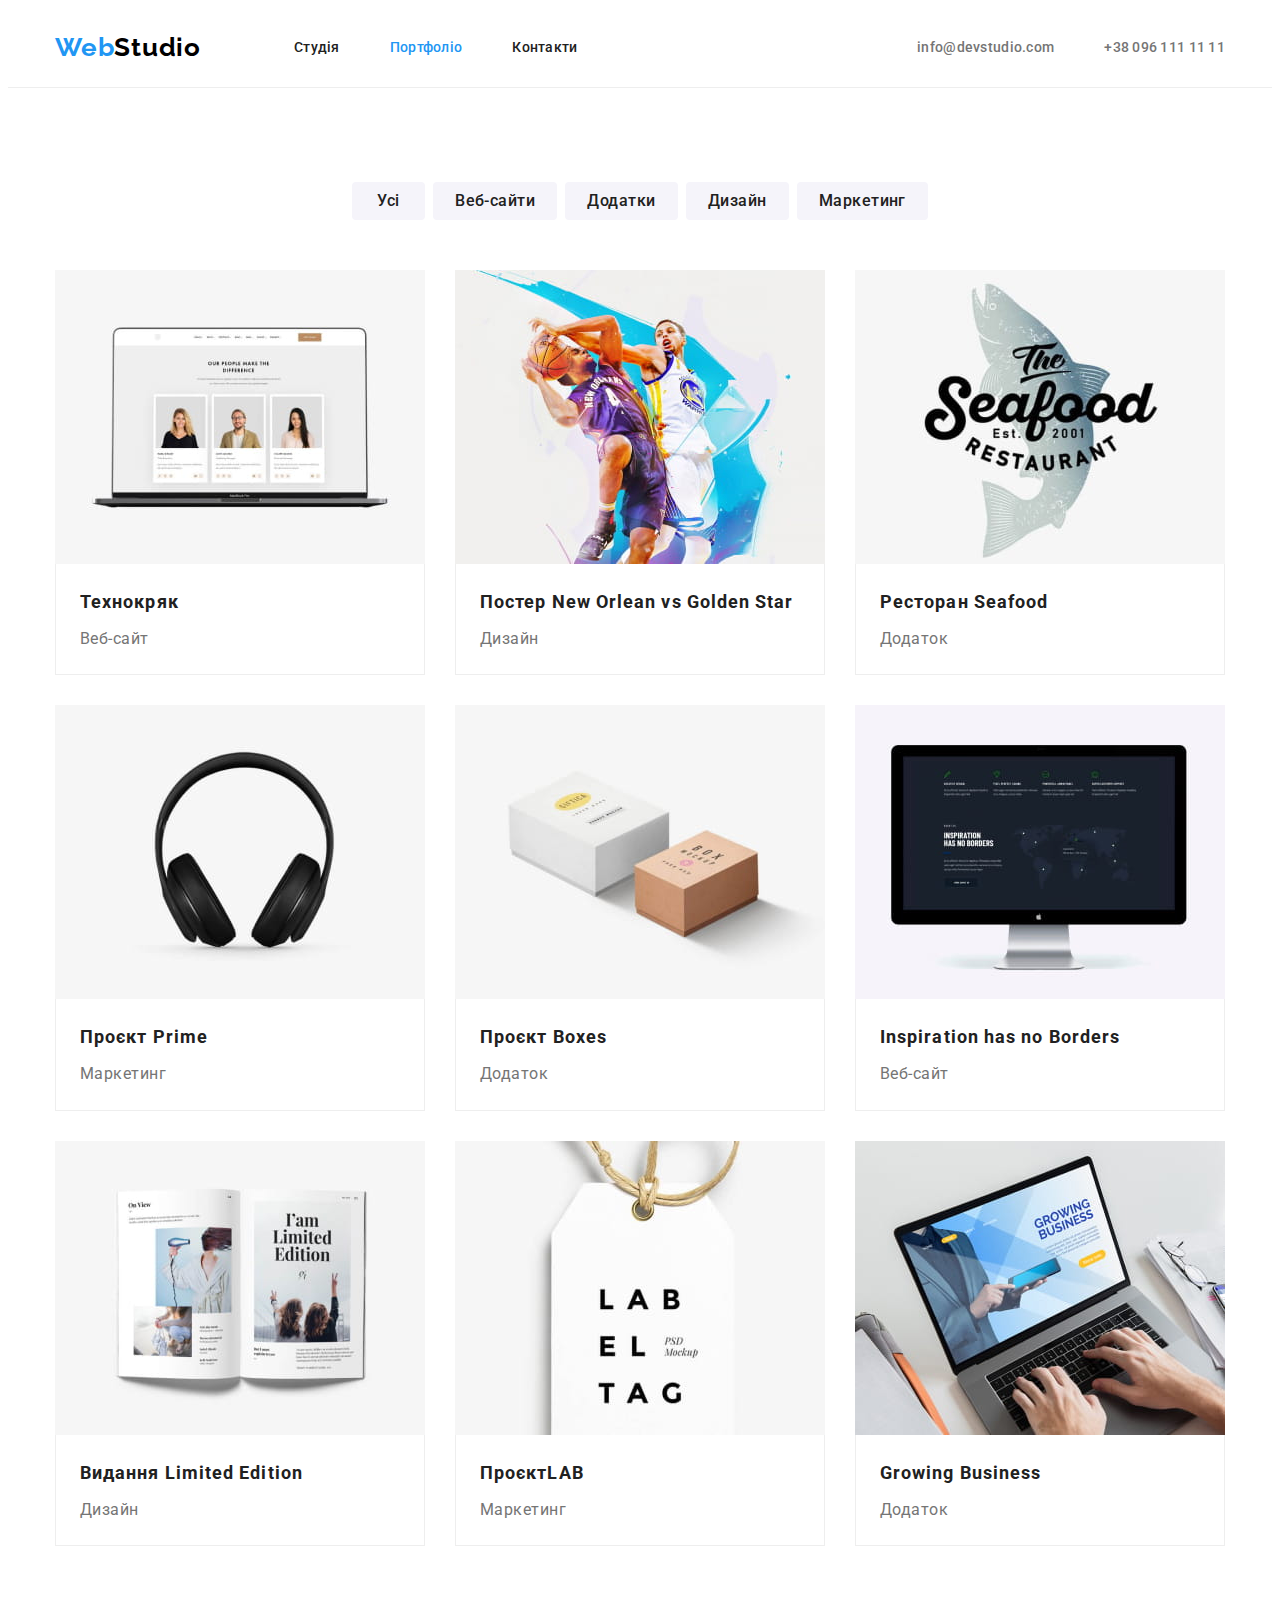
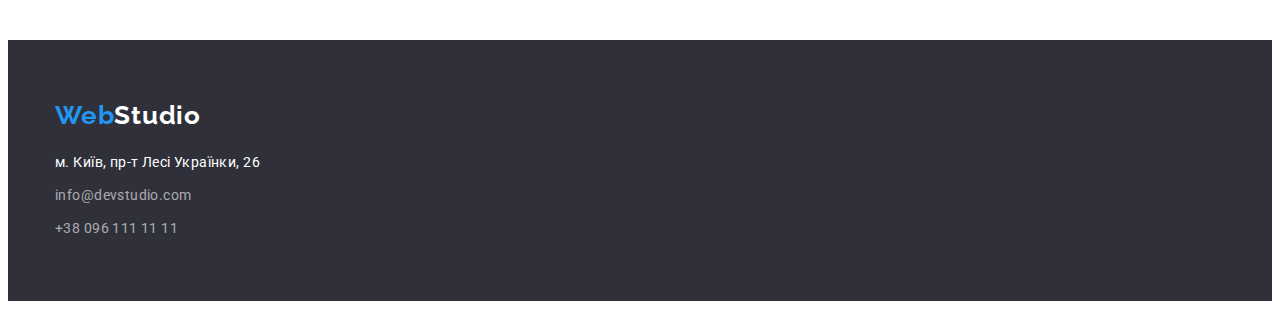
==== portfolio.html @ 868993a0 "hw-4" ====
<!DOCTYPE html>
<html lang="uk">
  <head>
    <meta charset="UTF-8" />
    <meta http-equiv="X-UA-Compatible" content="IE=edge" />
    <meta name="viewport" content="width=device-width, initial-scale=1.0" />
    <title>Document</title>
    <link rel="preconnect" href="https://fonts.googleapis.com" />
    <link rel="preconnect" href="https://fonts.gstatic.com" crossorigin />
    <link
      href="https://fonts.googleapis.com/css2?family=Raleway:wght@700&family=Roboto:wght@400;500;700;900&display=swap"
      rel="stylesheet"
    />
    <link
      rel="stylesheet"
      href="https://cdnjs.cloudflare.com/ajax/libs/modern-normalize/1.1.0/modern-normalize.min.css"
      integrity="sha512-wpPYUAdjBVSE4KJnH1VR1HeZfpl1ub8YT/NKx4PuQ5NmX2tKuGu6U/JRp5y+Y8XG2tV+wKQpNHVUX03MfMFn9Q=="
      crossorigin="anonymous"
      referrerpolicy="no-referrer"
    />
    <link rel="stylesheet" href="./css/styles.css" />
  </head>
  <body>
    <header class="page-header">
      <div class="container">
          <nav class="main-nav">
            <a href="./index.html" class="logo"><span class="accent">Web</span>Studio</a>
            <ul class="site-nav">
              <li><a href="./index.html" class="link">Студія</a></li>
              <li><a href="./portfolio.html" class="link current">Портфоліо</a></li>
              <li><a href="" class="link">Контакти</a></li>
            </ul>
            <ul class="auth-nav">
              <li><a href="mailto:info@devstudio.com" class="auth">info@devstudio.com</a></li>
              <li><a href="tel:+380961111111" class="auth">+38 096 111 11 11</a></li>
            </ul>
          </nav>
      </div>
    </header>
    <main>
        <section class="section-portfolio">
          <div class="container">
            <h1 hidden>Портфоліо</h1>
            <ul class="button-portfolio">
              <li><button type="button" class="buttons">Усі</button></li>
              <li><button type="button" class="buttons">Веб-сайти</button></li>
              <li><button type="button" class="buttons">Додатки</button></li>
              <li><button type="button" class="buttons">Дизайн</button></li>
              <li><button type="button" class="buttons">Маркетинг</button></li>
            </ul>
          </div>
          <div class="container">
            <ul class="project-galery">
              <li>
                <img src="./images/img8.jpg" alt="" width="370" height="294" />
                <div class="project-border">
                <h2 class="projects">Технокряк</h2>
                <p class="project-type">Веб-сайт</p>
                </div>
              </li>
              <li>
                <img src="./images/img9.jpg" alt="" width="370" height="294" />
                <div class="project-border">
                <h2 class="projects">Постер <span lang="en">New Orlean vs Golden Star</span></h2>
                <p class="project-type">Дизайн</p>
                </div>
              </li>
              <li>
                <img src="./images/img10.jpg" alt="" width="370" height="294" />
                <div class="project-border">
                <h2 class="projects">Ресторан <span lang="en">Seafood</span></h2>
                <p class="project-type">Додаток</p>
                </div>
              </li>
              <li>
                <img src="./images/img11.jpg" alt="" width="370" height="294" />
                <div class="project-border">
                <h2 class="projects">Проєкт <span lang="en">Prime</span></h2>
                <p class="project-type">Маркетинг</p>
                </div>
              </li>
              <li>
                <img src="./images/img12.jpg" alt="" width="370" height="294" />
                <div class="project-border">
                <h2 class="projects">Проєкт <span lang="en">Boxes</span></h2>
                <p class="project-type">Додаток</p>
                </div>
              </li>
              <li>
                <img src="./images/img13.jpg" alt="" width="370" height="294" />
                <div class="project-border">
                <h2 lang="en" class="projects">Inspiration has no Borders</h2>
                <p class="project-type">Веб-сайт</p>
                </div>
              </li>
              <li>
                <img src="./images/img14.jpg" alt="" width="370" height="294" />
                <div class="project-border">
                <h2 class="projects">Видання <span lang="en">Limited Edition</span></h2>
                <p class="project-type">Дизайн</p>
                </div>
              </li>
              <li>
                <img src="./images/img15.jpg" alt="" width="370" height="294" />
                <div class="project-border">
                <h2 class="projects">Проєкт<span lang="en">LAB</span></h2>
                <p class="project-type">Маркетинг</p>
                </div>
              </li>
              <li>
                <img src="./images/img16.jpg" alt="" width="370" height="294" />
                <div class="project-border">
                <h2 lang="en" class="projects">Growing Business</h2>
                <p class="project-type">Додаток</p>
                </div>
              </li>
            </ul>
          </div>
        </section>
    </main>
    <footer>
      <div class="container last">
        <a href="./index.html" class="logo-footer"><span class="accent">Web</span>Studio</a>
        <address>
          <ul class="address-list">
            <li><a href="">м. Київ, пр-т Лесі Українки, 26</a></li>
            <li><a href="mailto:info@devstudio.com" class="address-link">info@devstudio.com</a></li>
            <li><a href="tel:+380961111111" class="address-link">+38 096 111 11 11</a></li>
          </ul>
        </address>
      </div>
    </footer>
  </body>
</html>
---- css/styles.css ----
body {
  font-family: 'Roboto', sans-serif;
  color: var(--main-text-color);
}
ul {
  list-style: none;
}
:root {
  --accent-color: rgba(33, 150, 243, 1);
  --main-dark-color: rgba(33, 33, 33, 1);
  --main-text-color: rgba(117, 117, 117, 1);
  --title-text-color: rgba(255, 255, 255, 1);
  --bgc-dark: rgba(47, 48, 58, 1);
  --button-color: rgba(33, 150, 243, 1);
  --portfolio-buttons-color: rgba(245, 244, 250, 1);
  --border-color: rgba(238, 238, 238, 1);
}

*,
*::before,
*::after {
  box-sizing: border-box;
}

h1,
h2,
h3,
h4,
h5,
h6,
p {
  margin: 0;
}

ul {
  list-style: none;
  padding: 0px;
  margin: 0px;
}

.container {
  width: 1200px;
  padding-left: 15px;
  padding-right: 15px;
  margin: 0 auto;
}

img {
  display: block;
}

.first-bgc {
  background-color: var(--bgc-dark);
  /* padding-top: 200px;
  padding-bottom: 200px; */
}

.fourth-bgc {
  background-color: var(--portfolio-buttons-color);
}

/* Header */

.page-header {
  border-bottom: 1px solid var(--border-color);
}

.logo {
  text-decoration: none;
  font-family: 'Raleway', sans-serif;
  font-weight: 700;
  font-size: 26px;
  line-height: 1.2;
  letter-spacing: 0.03em;
  color: rgba(0, 0, 0, 1);
}

.logo {
  margin-right: 93px;
}

.accent {
  color: var(--accent-color);
}

.site-nav {
  display: flex;
  gap: 50px;
}

.site-nav .link {
  text-decoration: none;
  font-weight: 500;
  font-size: 14px;
  line-height: 1.1;
  letter-spacing: 0.02em;
  color: var(--main-dark-color);
}

.site-nav .link:hover,
.site-nav .link:focus {
  color: var(--accent-color);
}

.site-nav .link.current {
  color: var(--accent-color);
}

.site-nav a {
  display: block;
  padding-top: 32px;
  padding-bottom: 32px;
}

.auth-nav .auth:hover,
.auth-nav .auth:focus {
  color: var(--accent-color);
}

.auth-nav {
  display: flex;
  gap: 50px;
  margin-left: auto;
}

.auth-nav a {
  display: block;
  padding-top: 32px;
  padding-bottom: 32px;
}

.auth {
  text-decoration: none;
  font-weight: 500;
  font-size: 14px;
  line-height: 1.1;
  letter-spacing: 0.02em;
  color: var(--main-text-color);
}

.main-nav {
  display: flex;
  align-items: center;
}

/* Index main content */

.overlay {
  padding-top: 200px;
  padding-bottom: 200px;
  max-width: 1600px;
  min-height: 600px;
  margin-left: auto;
  margin-right: auto;
  background-image: linear-gradient(to right,
   rgba(47, 48, 58, 0.4), rgba(47, 48, 58, 0.4)),
    url(../images/header-img.jpg);
  background-repeat: no-repeat;
  background-size: contain;
  /* background-color: var(--bgc-dark); */
  
}

.main-text {
  text-align: center;
}

.main-title {
  font-family: inherit;
  font-weight: 900;
  font-size: 44px;
  line-height: 1.4;
  letter-spacing: 0.06em;
  text-transform: uppercase;
  color: var(--title-text-color);
}

.main-title {
  margin-bottom: 30px;
}

.button {
  display: inline-block;
  border-radius: 4px;
  padding: 10px 32px;
  font-family: inherit;
  font-weight: 700;
  letter-spacing: 0.06em;
  font-size: 16px;
  line-height: 1.9;
  color: var(--title-text-color);
  background-color: var(--button-color);
}
.button {
  cursor: pointer;
  border: none;
}

.list-benefits {
  font-weight: 700;
  font-size: 14px;
  line-height: 1.1;
  letter-spacing: 0.03em;
  text-transform: uppercase;
  color: var(--main-dark-color);
}

.benefits-description {
  font-size: 14px;
  line-height: 1.7;
  color: var(--main-text-color);
}

.list h3 {
  margin-bottom: 10px;
}

.list {
  display: flex;
  gap: 30px;
}

/* .list-item::before {
  display: block;
  content: "";
  background-size: contain;
  background-position: center;
  background-repeat: no-repeat;
  background-color: rgba(245, 244, 250, 1);
  border-radius: 4px;
  margin-bottom: 30px;
  background-image: url(../images/antenna\ 1.svg);
  outline: 1px solid red;
  height: 120px;

} */

.section:not(:first-child) {
  padding-bottom: 94px;
}

.section:nth-child(2) {
  padding-top: 94px;
}

.section:nth-child(4) {
  padding-top: 94px;
}

.work-images {
  display: flex;
  gap: 30px;
}

.title {
  font-weight: 700;
  font-size: 36px;
  line-height: 1.2;
  text-align: center;
  letter-spacing: 0.03em;
  color: var(--main-dark-color);
}

.title {
  margin-bottom: 50px;
}

.name {
  font-weight: 500;
  font-size: 16px;
  line-height: 1.2;
  letter-spacing: 0.03em;
  color: var(--main-dark-color);
}

.name {
  text-align: center;
  margin-top: 30px;
  margin-bottom: 10px;
}

.position {
  font-size: 16px;
  line-height: 1.2;
  letter-spacing: 0.03em;
  color: var(--main-text-color);
  text-align: center;
  margin-bottom: 30px;
}

.cards {
  display: flex;
  gap: 30px;

}

.cards .card-item {
  background-color: var(--title-text-color);
  border-radius: 4px;
  padding-bottom: 30px;
}

.social-list {
  display: flex;
  gap: 10px;
  justify-content: center;
  margin-top: 16px;
}

.social-link {
  display: flex;
  align-items: center;
  justify-content: center;
  width: 44px;
  height: 44px;
  border-radius: 50%;
  
}

.social-icon {
  fill: rgba(175, 177, 184, 1);
}

.social-link:hover {
  background-color: var(--accent-color);
}

.social-link:hover .social-icon {
  fill: var(--title-text-color);
}



/* Footer */
footer {
  background-color: var(--bgc-dark);
}

.logo-footer {
  text-decoration: none;
  font-family: 'Raleway', sans-serif;
  font-weight: 700;
  font-size: 26px;
  line-height: 1.2;
  letter-spacing: 0.03em;
  color: var(--title-text-color);
}

.logo-footer {
  display: block;
  margin-bottom: 20px;
}

.address-list a {
  text-decoration: none;
  font-family: inherit;
  font-style: normal;
  font-weight: 400;
  font-size: 14px;
  line-height: 1.7;
  letter-spacing: 0.03em;
  color: var(--title-text-color);
}

.address-list :not(:last-child) {
  display: block;
  margin-bottom: 9px;
}

.address-list .address-link {
  text-decoration: none;
  font-family: inherit;
  font-size: 14px;
  line-height: 1.7;
  letter-spacing: 0.03em;
  color: rgba(255, 255, 255, 0.6);
}

.last {
  padding-bottom: 60px;
  padding-top: 60px;
}

/* Portfolio */

.bgc-portfolio {
  background-color: var(--title-text-color);
}

.buttons:hover,
.buttons:focus {
  color: var(--title-text-color);
  background-color: var(--accent-color);
}

.buttons {
  font-family: 'Roboto', sans-serif;
  font-style: normal;
  font-weight: 500;
  font-size: 16px;
  line-height: 1.6;
  text-align: center;
  letter-spacing: 0.03em;
  color: var(--main-dark-color);
  background-color: var(--portfolio-buttons-color);
}

.buttons {
  cursor: pointer;
}

.buttons {
  display: inline-block;
  padding: 6px 22px;
  border-radius: 4px;
  min-width: 73px;
  border: none;
}

.button-portfolio {
  display: flex;
  gap: 8px;
  justify-content: center;
  margin-bottom: 50px;
}

.section-portfolio {
  padding-top: 94px;
  padding-bottom: 94px;
}

.projects {
  font-weight: 700;
  font-size: 18px;
  line-height: 2;
  letter-spacing: 0.06em;
  color: var(--main-dark-color);
}

.projects {
  margin-bottom: 4px;
}

.project-type {
  font-weight: 400;
  font-size: 16px;
  line-height: 1.9;
  letter-spacing: 0.03em;
  color: var(--main-text-color);
}

.project-galery {
  display: flex;
  flex-wrap: wrap;
  gap: 30px;
}

.project-border {
  padding-top: 20px;
  padding-bottom: 20px;
  padding-left: 24px;
  padding-right: 24px;
  border-bottom: 1px solid var(--border-color);
  border-left: 1px solid var(--border-color);
  border-right: 1px solid var(--border-color);
}
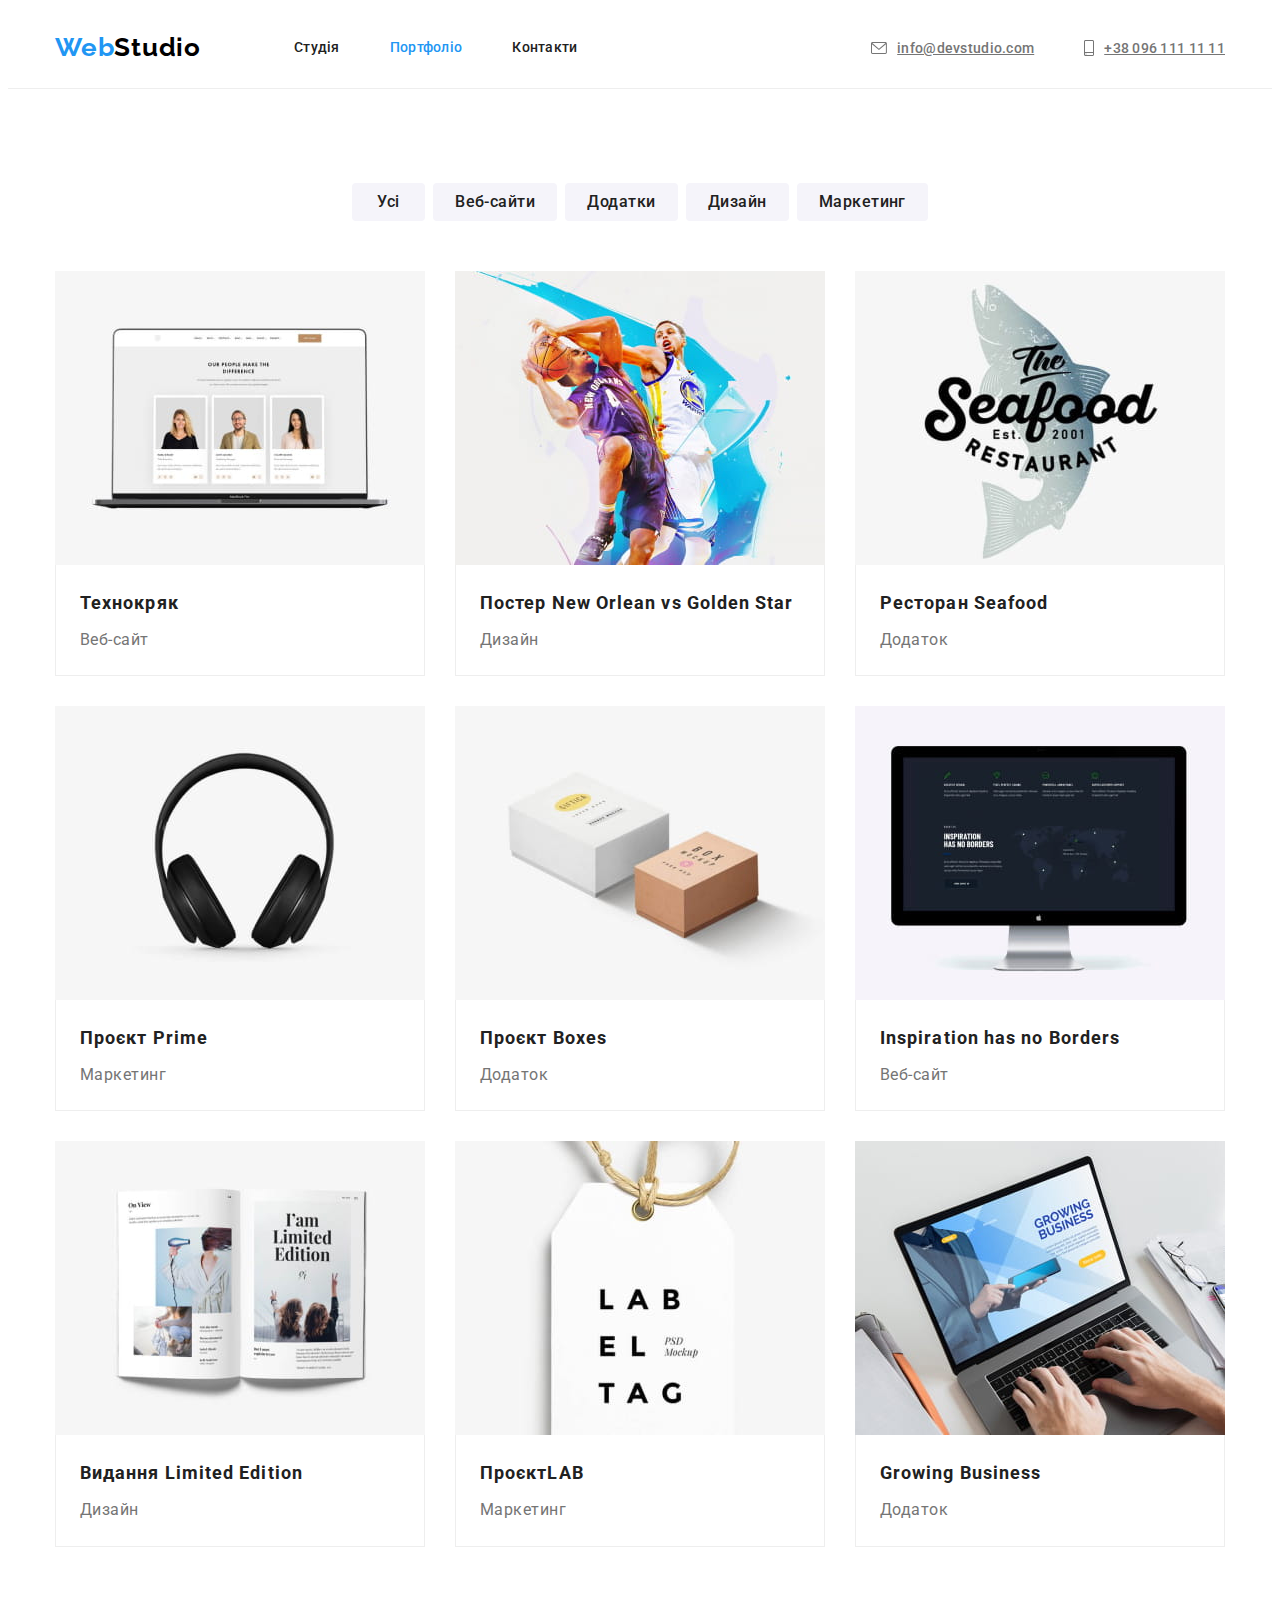
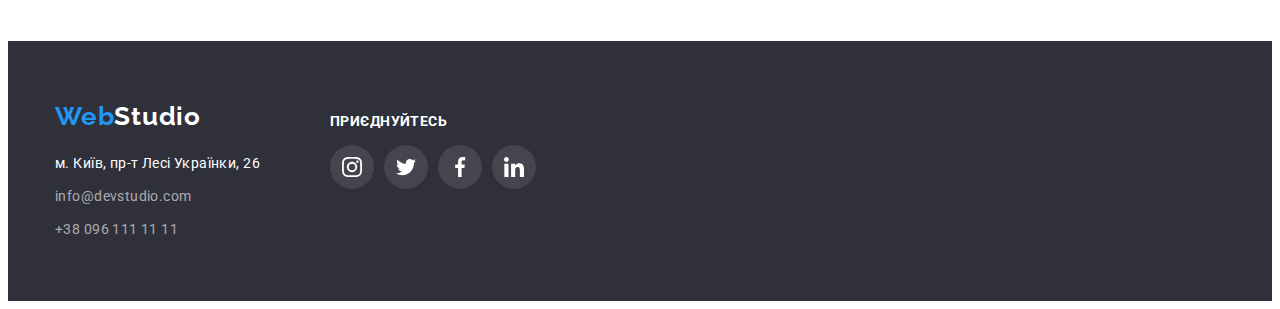
==== commit fe9ae10d: "hw-4" ====
--- a/portfolio.html
+++ b/portfolio.html
@@ -23,18 +23,26 @@
   <body>
     <header class="page-header">
       <div class="container">
-          <nav class="main-nav">
-            <a href="./index.html" class="logo"><span class="accent">Web</span>Studio</a>
-            <ul class="site-nav">
-              <li><a href="./index.html" class="link">Студія</a></li>
-              <li><a href="./portfolio.html" class="link current">Портфоліо</a></li>
-              <li><a href="" class="link">Контакти</a></li>
-            </ul>
-            <ul class="auth-nav">
-              <li><a href="mailto:info@devstudio.com" class="auth">info@devstudio.com</a></li>
-              <li><a href="tel:+380961111111" class="auth">+38 096 111 11 11</a></li>
-            </ul>
-          </nav>
+        <nav class="main-nav">
+          <a href="./index.html" class="logo"><span class="accent">Web</span>Studio</a>
+          <ul class="site-nav">
+            <li><a href="./index.html" class="link">Студія</a></li>
+            <li><a href="./portfolio.html" class="link current">Портфоліо</a></li>
+            <li><a href="" class="link">Контакти</a></li>
+          </ul>
+          <ul class="auth-nav">
+            <li class="auth-item">
+              <a href="mailto:info@devstudio.com" class="auth">
+                <svg class="icon-svg" width="16px" height="12px">
+                <use href="./images/icons.svg#envelope"></use>
+              </svg>info@devstudio.com</a></li> 
+            <li class="auth-item">
+              <a href="tel:+380961111111" class="auth">
+              <svg class="icon-svg" width="10px" height="16px">
+                <use href="./images/icons.svg#smartphone"></use>
+              </svg>+38 096 111 11 11</a></li>
+          </ul>
+        </nav>
       </div>
     </header>
     <main>
@@ -51,63 +59,63 @@
           </div>
           <div class="container">
             <ul class="project-galery">
-              <li>
+              <li class="project-list">
                 <img src="./images/img8.jpg" alt="" width="370" height="294" />
                 <div class="project-border">
                 <h2 class="projects">Технокряк</h2>
                 <p class="project-type">Веб-сайт</p>
                 </div>
               </li>
-              <li>
+              <li class="project-list">
                 <img src="./images/img9.jpg" alt="" width="370" height="294" />
                 <div class="project-border">
                 <h2 class="projects">Постер <span lang="en">New Orlean vs Golden Star</span></h2>
                 <p class="project-type">Дизайн</p>
                 </div>
               </li>
-              <li>
+              <li class="project-list">
                 <img src="./images/img10.jpg" alt="" width="370" height="294" />
                 <div class="project-border">
                 <h2 class="projects">Ресторан <span lang="en">Seafood</span></h2>
                 <p class="project-type">Додаток</p>
                 </div>
               </li>
-              <li>
+              <li class="project-list">
                 <img src="./images/img11.jpg" alt="" width="370" height="294" />
                 <div class="project-border">
                 <h2 class="projects">Проєкт <span lang="en">Prime</span></h2>
                 <p class="project-type">Маркетинг</p>
                 </div>
               </li>
-              <li>
+              <li class="project-list">
                 <img src="./images/img12.jpg" alt="" width="370" height="294" />
                 <div class="project-border">
                 <h2 class="projects">Проєкт <span lang="en">Boxes</span></h2>
                 <p class="project-type">Додаток</p>
                 </div>
               </li>
-              <li>
+              <li class="project-list">
                 <img src="./images/img13.jpg" alt="" width="370" height="294" />
                 <div class="project-border">
                 <h2 lang="en" class="projects">Inspiration has no Borders</h2>
                 <p class="project-type">Веб-сайт</p>
                 </div>
               </li>
-              <li>
+              <li class="project-list">
                 <img src="./images/img14.jpg" alt="" width="370" height="294" />
                 <div class="project-border">
                 <h2 class="projects">Видання <span lang="en">Limited Edition</span></h2>
                 <p class="project-type">Дизайн</p>
                 </div>
               </li>
-              <li>
+              <li class="project-list">
                 <img src="./images/img15.jpg" alt="" width="370" height="294" />
                 <div class="project-border">
                 <h2 class="projects">Проєкт<span lang="en">LAB</span></h2>
                 <p class="project-type">Маркетинг</p>
                 </div>
               </li>
-              <li>
+              <li class="project-list">
                 <img src="./images/img16.jpg" alt="" width="370" height="294" />
                 <div class="project-border">
                 <h2 lang="en" class="projects">Growing Business</h2>
@@ -119,7 +127,8 @@
         </section>
     </main>
     <footer>
-      <div class="container last">
+      <div class="container footer-container">
+      <div class="last">
         <a href="./index.html" class="logo-footer"><span class="accent">Web</span>Studio</a>
         <address>
           <ul class="address-list">
@@ -129,6 +138,61 @@
           </ul>
         </address>
       </div>
+      <div class="link-icon">
+        <h2 class="footer-title">приєднуйтесь</h2>
+        <ul class="social-list">
+          <li class="social-item">
+                  <a
+                    class="social-link"
+                    href="https://instagram.com"
+                    target="_blank"
+                    rel="noopener noreferrer"
+                    aria-label="instagram"
+                    ><svg class="social-icon white" width="20px" height="20px">
+                      <use href="./images/icons.svg#instagram"></use>
+                    </svg>
+                  </a>
+                </li>
+                <li class="social-item">
+                  <a
+                    class="social-link"
+                    href="https://instagram.com"
+                    target="_blank"
+                    rel="noopener noreferrer"
+                    aria-label="twitter"
+                    ><svg class="social-icon white" width="20px" height="20px">
+                      <use href="./images/icons.svg#twitter"></use>
+                    </svg>
+                  </a>
+                </li>
+                <li class="social-item">
+                  <a
+                    class="social-link"
+                    href="https://instagram.com"
+                    target="_blank"
+                    rel="noopener noreferrer"
+                    aria-label="facebook"
+                    ><svg class="social-icon white" width="20px" height="20px">
+                      <use href="./images/icons.svg#facebook"></use>
+                    </svg>
+                  </a>
+                </li>
+                <li class="social-item">
+                  <a
+                    class="social-link"
+                    href="https://instagram.com"
+                    target="_blank"
+                    rel="noopener noreferrer"
+                    aria-label="linkedin"
+                    ><svg class="social-icon white" width="20px" height="20px">
+                      <use href="./images/icons.svg#linkedin"></use>
+                    </svg>
+                  </a>
+                </li>
+
+        </ul>
+      </div>
+      </div>
     </footer>
   </body>
 </html>
--- a/css/styles.css
+++ b/css/styles.css
@@ -49,14 +49,14 @@
   display: block;
 }
 
-.first-bgc {
-  background-color: var(--bgc-dark);
-  /* padding-top: 200px;
-  padding-bottom: 200px; */
-}
 
 .fourth-bgc {
   background-color: var(--portfolio-buttons-color);
+   text-align: center;
+    max-width: 1600px;
+    margin-left: auto;
+    margin-right: auto;
+  
 }
 
 /* Header */
@@ -124,18 +124,39 @@
 }
 
 .auth-nav a {
-  display: block;
   padding-top: 32px;
   padding-bottom: 32px;
 }
 
 .auth {
-  text-decoration: none;
+  font-family: 'Roboto';
+  font-style: normal;
   font-weight: 500;
   font-size: 14px;
-  line-height: 1.1;
+  line-height: 16px;
   letter-spacing: 0.02em;
+
+  display: flex;
+  align-items: center;
   color: var(--main-text-color);
+  gap: 10px;
+}
+
+.icon-svg {
+  fill: var(--main-text-color);
+  gap: 10px;
+}
+
+.auth-item:hover .icon-svg {
+  fill: var(--accent-color);
+}
+
+.auth:focus .icon-svg {
+  fill: var(--accent-color);
+}
+
+.auth-item {
+  display: inline-block;
 }
 
 .main-nav {
@@ -145,27 +166,42 @@
 
 /* Index main content */
 
-.overlay {
+.first-bgc {
+  background-color: var(--bgc-dark);
+    text-align: center;
+    height: 600px;
+    max-width: 1600px;
+    padding-top: 200px;
+    padding-bottom: 200px;
+    margin-left: auto;
+    margin-right: auto;
+    background-image: linear-gradient(to right, rgba(47, 48, 58, 0.4), rgba(47, 48, 58, 0.4)),
+    url(../images/header-img.jpg);
+    background-repeat: no-repeat;
+    background-position: center;
+}
+
+/* .overlay {
   padding-top: 200px;
   padding-bottom: 200px;
   max-width: 1600px;
   min-height: 600px;
   margin-left: auto;
   margin-right: auto;
-  background-image: linear-gradient(to right,
-   rgba(47, 48, 58, 0.4), rgba(47, 48, 58, 0.4)),
+  background-image: linear-gradient(to right, rgba(47, 48, 58, 0.4), rgba(47, 48, 58, 0.4)),
     url(../images/header-img.jpg);
   background-repeat: no-repeat;
   background-size: contain;
   /* background-color: var(--bgc-dark); */
+} */
+
+.main-text {
   
-}
-
-.main-text {
   text-align: center;
 }
 
 .main-title {
+
   font-family: inherit;
   font-weight: 900;
   font-size: 44px;
@@ -196,6 +232,7 @@
   border: none;
 }
 
+
 .list-benefits {
   font-weight: 700;
   font-size: 14px;
@@ -211,6 +248,18 @@
   color: var(--main-text-color);
 }
 
+.icon-container {
+  display: flex;
+  align-items: center;
+  justify-content: center;
+  height: 120px;
+  background-color: var(--portfolio-buttons-color);
+  border-radius: 4px;
+  margin-bottom: 30px;
+  text-align: center;
+  gap: 30px;
+}
+
 .list h3 {
   margin-bottom: 10px;
 }
@@ -219,21 +268,6 @@
   display: flex;
   gap: 30px;
 }
-
-/* .list-item::before {
-  display: block;
-  content: "";
-  background-size: contain;
-  background-position: center;
-  background-repeat: no-repeat;
-  background-color: rgba(245, 244, 250, 1);
-  border-radius: 4px;
-  margin-bottom: 30px;
-  background-image: url(../images/antenna\ 1.svg);
-  outline: 1px solid red;
-  height: 120px;
-
-} */
 
 .section:not(:first-child) {
   padding-bottom: 94px;
@@ -291,13 +325,15 @@
 .cards {
   display: flex;
   gap: 30px;
-
 }
 
 .cards .card-item {
   background-color: var(--title-text-color);
   border-radius: 4px;
   padding-bottom: 30px;
+  box-shadow: 0px 1px 3px rgba(0, 0, 0, 0.12), 0px 1px 1px rgba(0, 0, 0, 0.14),
+    0px 2px 1px rgba(0, 0, 0, 0.2);
+  border-radius: 0px 0px 4px 4px;
 }
 
 .social-list {
@@ -314,26 +350,68 @@
   width: 44px;
   height: 44px;
   border-radius: 50%;
-  
 }
 
 .social-icon {
   fill: rgba(175, 177, 184, 1);
 }
 
-.social-link:hover {
+.social-link:hover,
+.social-link:focus {
   background-color: var(--accent-color);
 }
 
-.social-link:hover .social-icon {
+.social-link:hover .social-icon,
+.social-link:focus .social-icon {
   fill: var(--title-text-color);
 }
 
-
+.client-title {
+  display: block;
+  text-align: center;
+  font-family: 'Roboto';
+  font-style: normal;
+  font-weight: 700;
+  font-size: 36px;
+  line-height: 42px;
+  text-align: center;
+  letter-spacing: 0.03em;
+  color: var(--main-dark-color);
+}
+
+.section-client {
+  padding-top: 94px;
+  padding-bottom: 94px;
+}
+
+.link-list {
+  display: flex;
+  gap: 30px;
+}
+
+.client-item {
+  display: inline-block;
+  border: 1px solid rgba(175, 177, 184, 1);
+  border-radius: 4px;
+  margin-top: 50px;
+}
+
+
+
+
+
+.client-link:hover .social-icon,
+.client-link:focus .social-icon {
+  fill: var(--accent-color);
+}
 
 /* Footer */
 footer {
   background-color: var(--bgc-dark);
+  
+    max-width: 1600px;
+    margin-left: auto;
+    margin-right: auto;
 }
 
 .logo-footer {
@@ -381,6 +459,41 @@
   padding-top: 60px;
 }
 
+.link-icon {
+  margin-left: 70px;
+}
+
+.footer-container {
+  display: flex;
+}
+
+.footer-title {
+  font-family: 'Roboto';
+  font-style: normal;
+  font-weight: 700;
+  font-size: 14px;
+  line-height: 16px;
+  letter-spacing: 0.03em;
+  text-transform: uppercase;
+  color: var(--title-text-color);
+  margin-top: 72px;
+
+  text-align: left;
+}
+
+.social-item {
+  border-radius: 50%;
+  background-color: rgba(255, 255, 255, 0.1);
+}
+
+.social-icon {
+  fill: var(--main-text-color);
+}
+
+.white {
+  fill: var(--title-text-color);
+}
+
 /* Portfolio */
 
 .bgc-portfolio {
@@ -391,6 +504,8 @@
 .buttons:focus {
   color: var(--title-text-color);
   background-color: var(--accent-color);
+  box-shadow: 0px 3px 1px rgba(0, 0, 0, 0.1), 0px 1px 2px rgba(0, 0, 0, 0.08),
+    0px 2px 2px rgba(0, 0, 0, 0.12);
 }
 
 .buttons {
@@ -464,3 +579,8 @@
   border-left: 1px solid var(--border-color);
   border-right: 1px solid var(--border-color);
 }
+
+.project-list:hover {
+  box-shadow: 0px 1px 1px rgba(0, 0, 0, 0.12), 0px 4px 4px rgba(0, 0, 0, 0.06),
+    1px 4px 6px rgba(0, 0, 0, 0.16);
+}
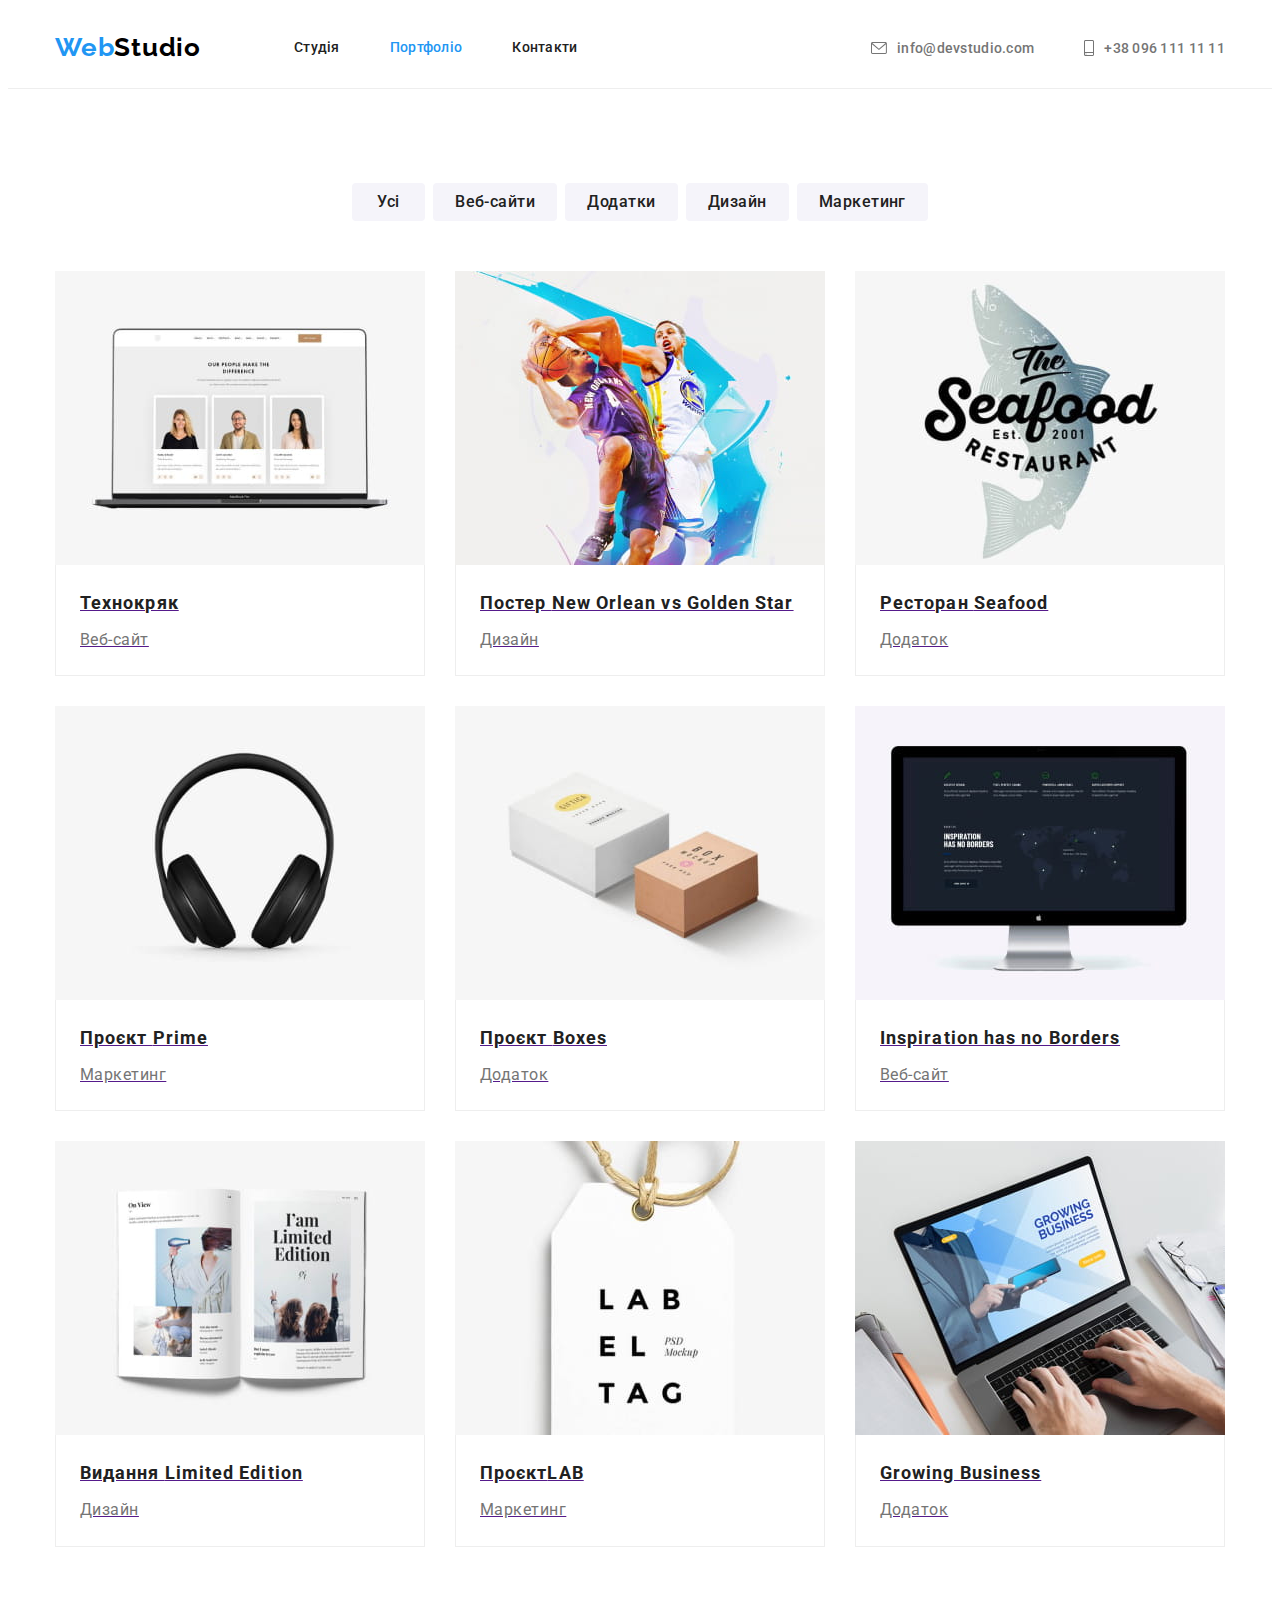
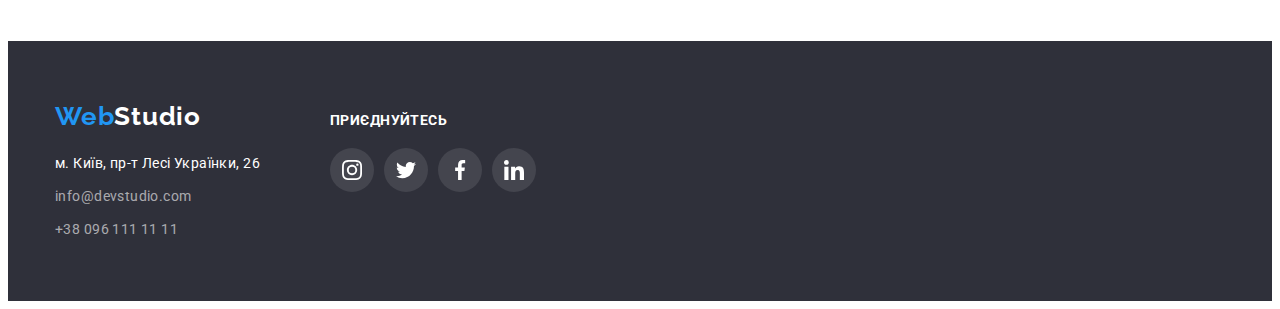
==== commit 891f84be: "hw-4" ====
--- a/portfolio.html
+++ b/portfolio.html
@@ -60,67 +60,85 @@
           <div class="container">
             <ul class="project-galery">
               <li class="project-list">
+                <a href="" class="project-link">
                 <img src="./images/img8.jpg" alt="" width="370" height="294" />
                 <div class="project-border">
                 <h2 class="projects">Технокряк</h2>
                 <p class="project-type">Веб-сайт</p>
                 </div>
-              </li>
-              <li class="project-list">
+                </a>
+              </li>
+              <li class="project-list">
+                <a href="" class="project-link">
                 <img src="./images/img9.jpg" alt="" width="370" height="294" />
                 <div class="project-border">
                 <h2 class="projects">Постер <span lang="en">New Orlean vs Golden Star</span></h2>
                 <p class="project-type">Дизайн</p>
                 </div>
-              </li>
-              <li class="project-list">
+                </a>
+              </li>
+              <li class="project-list">
+                <a href="" class="project-link">
                 <img src="./images/img10.jpg" alt="" width="370" height="294" />
                 <div class="project-border">
                 <h2 class="projects">Ресторан <span lang="en">Seafood</span></h2>
                 <p class="project-type">Додаток</p>
                 </div>
-              </li>
-              <li class="project-list">
+                </a>
+              </li>
+              <li class="project-list">
+                <a href="" class="project-link">
                 <img src="./images/img11.jpg" alt="" width="370" height="294" />
                 <div class="project-border">
                 <h2 class="projects">Проєкт <span lang="en">Prime</span></h2>
                 <p class="project-type">Маркетинг</p>
                 </div>
-              </li>
-              <li class="project-list">
+                </a>
+              </li>
+              <li class="project-list">
+                <a href="" class="project-link">
                 <img src="./images/img12.jpg" alt="" width="370" height="294" />
                 <div class="project-border">
                 <h2 class="projects">Проєкт <span lang="en">Boxes</span></h2>
                 <p class="project-type">Додаток</p>
                 </div>
-              </li>
-              <li class="project-list">
+                </a>
+              </li>
+              <li class="project-list">
+                <a href="" class="project-link">
                 <img src="./images/img13.jpg" alt="" width="370" height="294" />
                 <div class="project-border">
                 <h2 lang="en" class="projects">Inspiration has no Borders</h2>
                 <p class="project-type">Веб-сайт</p>
                 </div>
-              </li>
-              <li class="project-list">
+                </a>
+              </li>
+              <li class="project-list">
+                <a href="" class="project-link">
                 <img src="./images/img14.jpg" alt="" width="370" height="294" />
                 <div class="project-border">
                 <h2 class="projects">Видання <span lang="en">Limited Edition</span></h2>
                 <p class="project-type">Дизайн</p>
                 </div>
-              </li>
-              <li class="project-list">
+                </a>
+              </li>
+              <li class="project-list">
+                <a href="" class="project-link">
                 <img src="./images/img15.jpg" alt="" width="370" height="294" />
                 <div class="project-border">
                 <h2 class="projects">Проєкт<span lang="en">LAB</span></h2>
                 <p class="project-type">Маркетинг</p>
                 </div>
-              </li>
-              <li class="project-list">
+                </a>
+              </li>
+              <li class="project-list">
+                <a href="" class="project-link">
                 <img src="./images/img16.jpg" alt="" width="370" height="294" />
                 <div class="project-border">
                 <h2 lang="en" class="projects">Growing Business</h2>
                 <p class="project-type">Додаток</p>
                 </div>
+                </a>
               </li>
             </ul>
           </div>
@@ -140,7 +158,7 @@
       </div>
       <div class="link-icon">
         <h2 class="footer-title">приєднуйтесь</h2>
-        <ul class="social-list">
+        <ul class="social-list-footer">
           <li class="social-item">
                   <a
                     class="social-link"
--- a/css/styles.css
+++ b/css/styles.css
@@ -14,6 +14,7 @@
   --button-color: rgba(33, 150, 243, 1);
   --portfolio-buttons-color: rgba(245, 244, 250, 1);
   --border-color: rgba(238, 238, 238, 1);
+  --link-color--: rgba(175, 177, 184, 1);
 }
 
 *,
@@ -49,14 +50,12 @@
   display: block;
 }
 
-
 .fourth-bgc {
   background-color: var(--portfolio-buttons-color);
-   text-align: center;
-    max-width: 1600px;
-    margin-left: auto;
-    margin-right: auto;
-  
+  text-align: center;
+  max-width: 1600px;
+  margin-left: auto;
+  margin-right: auto;
 }
 
 /* Header */
@@ -135,6 +134,7 @@
   font-size: 14px;
   line-height: 16px;
   letter-spacing: 0.02em;
+  text-decoration: none;
 
   display: flex;
   align-items: center;
@@ -168,40 +168,24 @@
 
 .first-bgc {
   background-color: var(--bgc-dark);
-    text-align: center;
-    height: 600px;
-    max-width: 1600px;
-    padding-top: 200px;
-    padding-bottom: 200px;
-    margin-left: auto;
-    margin-right: auto;
-    background-image: linear-gradient(to right, rgba(47, 48, 58, 0.4), rgba(47, 48, 58, 0.4)),
-    url(../images/header-img.jpg);
-    background-repeat: no-repeat;
-    background-position: center;
-}
-
-/* .overlay {
+  text-align: center;
+  height: 600px;
+  max-width: 1600px;
   padding-top: 200px;
   padding-bottom: 200px;
-  max-width: 1600px;
-  min-height: 600px;
   margin-left: auto;
   margin-right: auto;
   background-image: linear-gradient(to right, rgba(47, 48, 58, 0.4), rgba(47, 48, 58, 0.4)),
     url(../images/header-img.jpg);
   background-repeat: no-repeat;
-  background-size: contain;
-  /* background-color: var(--bgc-dark); */
-} */
+  background-position: center;
+}
 
 .main-text {
-  
   text-align: center;
 }
 
 .main-title {
-
   font-family: inherit;
   font-weight: 900;
   font-size: 44px;
@@ -232,7 +216,6 @@
   border: none;
 }
 
-
 .list-benefits {
   font-weight: 700;
   font-size: 14px;
@@ -319,7 +302,7 @@
   letter-spacing: 0.03em;
   color: var(--main-text-color);
   text-align: center;
-  margin-bottom: 30px;
+  margin-bottom: 16px;
 }
 
 .cards {
@@ -330,7 +313,6 @@
 .cards .card-item {
   background-color: var(--title-text-color);
   border-radius: 4px;
-  padding-bottom: 30px;
   box-shadow: 0px 1px 3px rgba(0, 0, 0, 0.12), 0px 1px 1px rgba(0, 0, 0, 0.14),
     0px 2px 1px rgba(0, 0, 0, 0.2);
   border-radius: 0px 0px 4px 4px;
@@ -340,8 +322,10 @@
   display: flex;
   gap: 10px;
   justify-content: center;
-  margin-top: 16px;
-}
+  margin-bottom: 30px;
+}
+
+
 
 .social-link {
   display: flex;
@@ -353,7 +337,7 @@
 }
 
 .social-icon {
-  fill: rgba(175, 177, 184, 1);
+  fill: var(--link-color--)
 }
 
 .social-link:hover,
@@ -376,6 +360,7 @@
   line-height: 42px;
   text-align: center;
   letter-spacing: 0.03em;
+  margin-bottom: 50px;
   color: var(--main-dark-color);
 }
 
@@ -391,27 +376,41 @@
 
 .client-item {
   display: inline-block;
-  border: 1px solid rgba(175, 177, 184, 1);
+  
+  
+  width: 170px;
+  height: 92px;
+}
+
+.client-link {
+  display: flex;
+  align-items: center;
+  justify-content: center;
+  width: 100%;
+  height: 100%;
+  border: 1px solid var(--link-color--);
   border-radius: 4px;
-  margin-top: 50px;
-}
-
-
-
-
+  
+}
+
+.client-link:hover,
+.client-link:focus {
+  border-color: var(--accent-color);
+}
 
 .client-link:hover .social-icon,
 .client-link:focus .social-icon {
   fill: var(--accent-color);
+  
 }
 
 /* Footer */
 footer {
   background-color: var(--bgc-dark);
-  
-    max-width: 1600px;
-    margin-left: auto;
-    margin-right: auto;
+
+
+  padding-top: 60px;
+  padding-bottom: 60px;
 }
 
 .logo-footer {
@@ -454,10 +453,7 @@
   color: rgba(255, 255, 255, 0.6);
 }
 
-.last {
-  padding-bottom: 60px;
-  padding-top: 60px;
-}
+
 
 .link-icon {
   margin-left: 70px;
@@ -465,6 +461,7 @@
 
 .footer-container {
   display: flex;
+  align-items: baseline;
 }
 
 .footer-title {
@@ -476,10 +473,11 @@
   letter-spacing: 0.03em;
   text-transform: uppercase;
   color: var(--title-text-color);
-  margin-top: 72px;
-
+  margin-bottom: 20px;
   text-align: left;
 }
+
+
 
 .social-item {
   border-radius: 50%;
@@ -487,7 +485,14 @@
 }
 
 .social-icon {
-  fill: var(--main-text-color);
+  fill: var(--link-color--)
+}
+
+.social-list-footer {
+  display: flex;
+  gap: 10px;
+  justify-content: center;
+  
 }
 
 .white {
@@ -549,18 +554,22 @@
   font-size: 18px;
   line-height: 2;
   letter-spacing: 0.06em;
+  text-decoration: none;
   color: var(--main-dark-color);
 }
 
 .projects {
   margin-bottom: 4px;
 }
+
+
 
 .project-type {
   font-weight: 400;
   font-size: 16px;
   line-height: 1.9;
   letter-spacing: 0.03em;
+  text-decoration: none;
   color: var(--main-text-color);
 }
 
@@ -580,7 +589,11 @@
   border-right: 1px solid var(--border-color);
 }
 
-.project-list:hover {
+.project-link {
+  display: block;
+}
+
+.project-link:hover {
   box-shadow: 0px 1px 1px rgba(0, 0, 0, 0.12), 0px 4px 4px rgba(0, 0, 0, 0.06),
     1px 4px 6px rgba(0, 0, 0, 0.16);
 }
